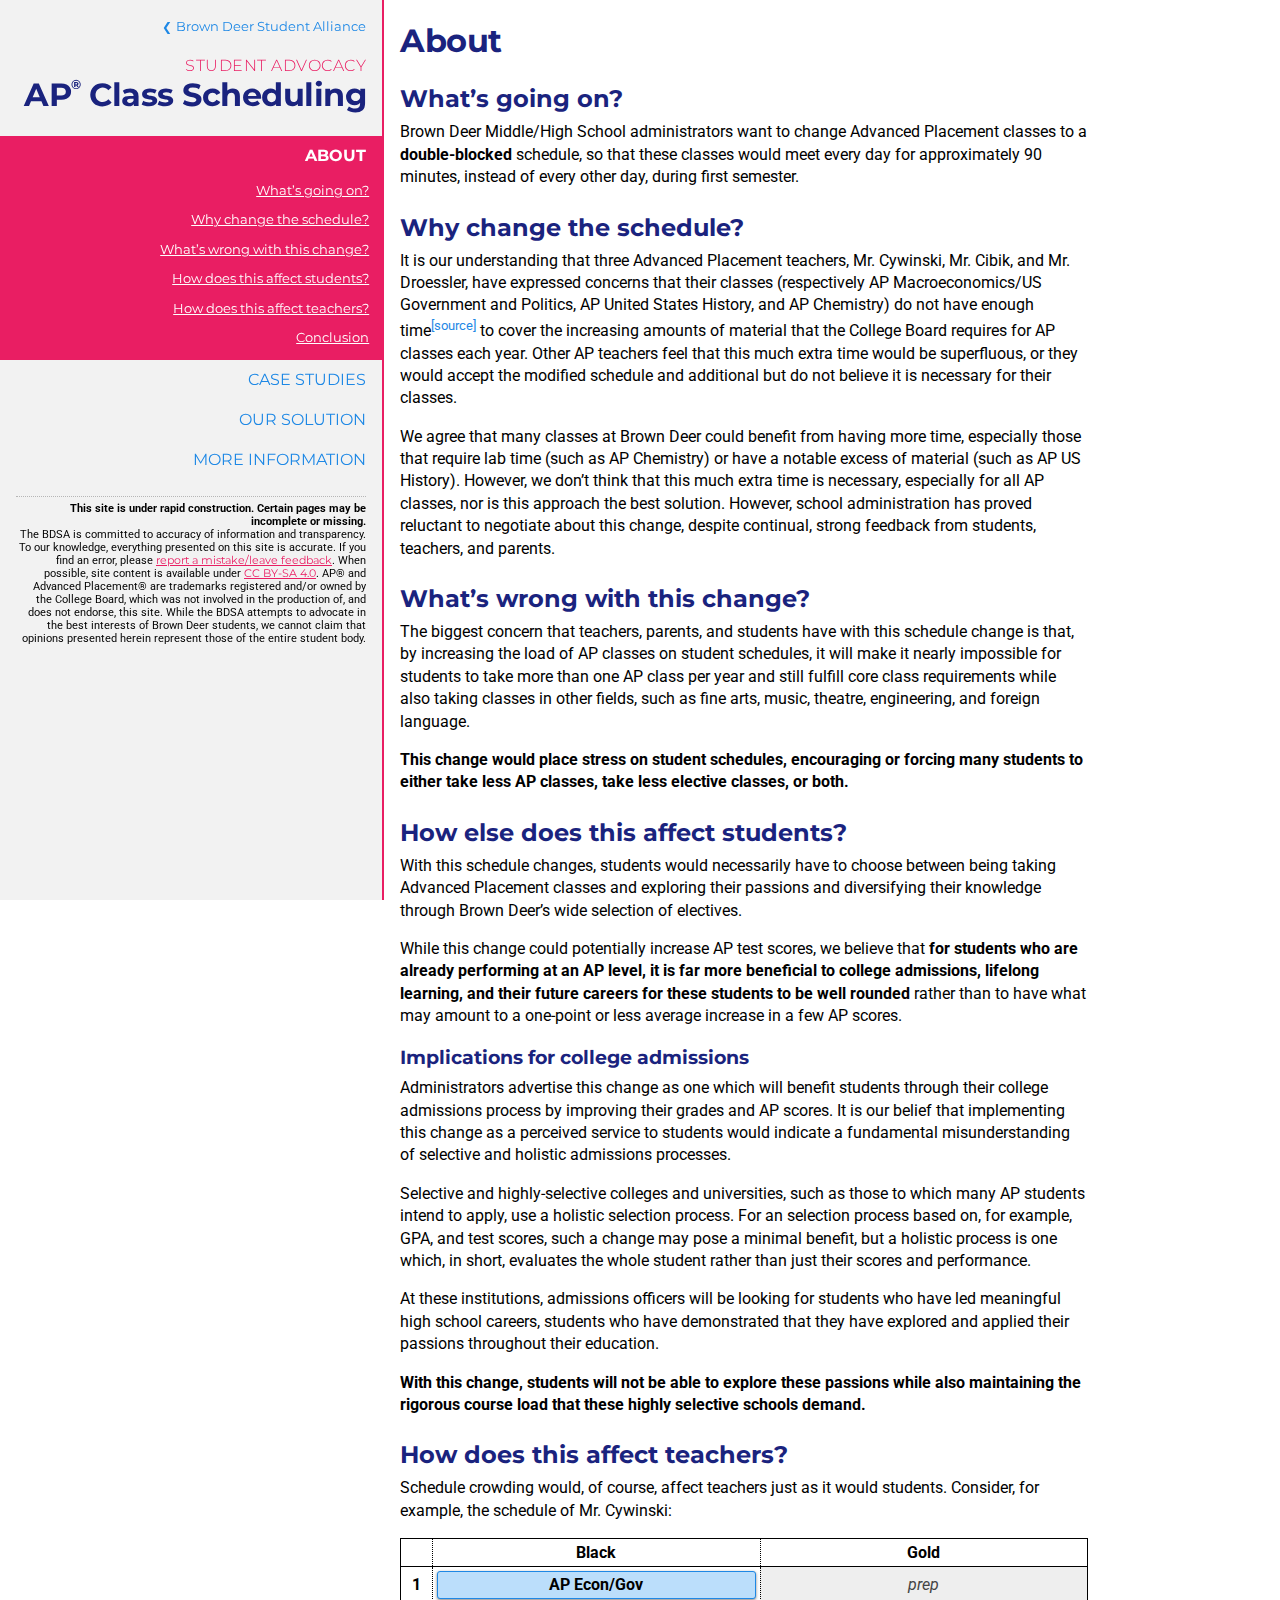
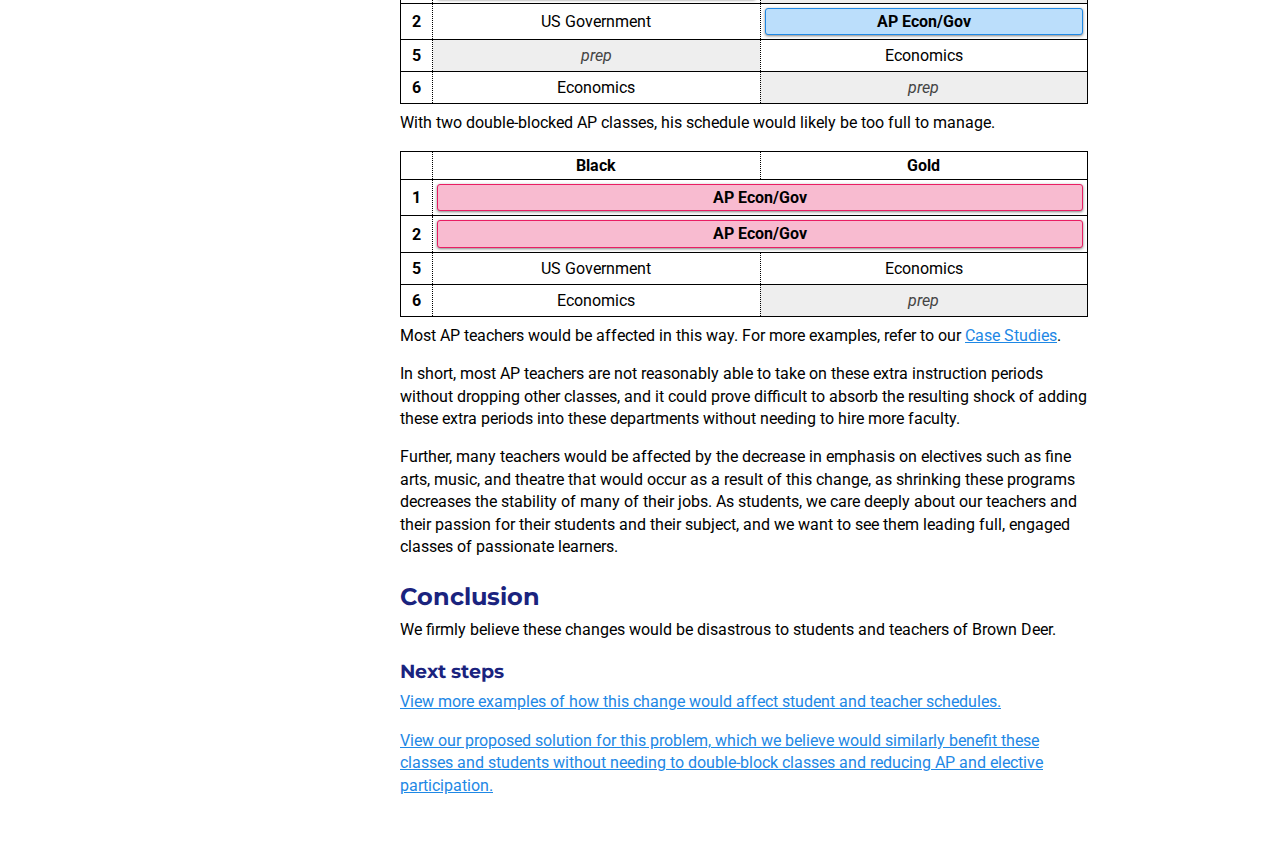
==== ap/index.html @ c2c3f7a0 "yet more schedule change, mobile and printing ++" ====
<!DOCTYPE html>
<html lang="en">
<head>
  <meta charset="UTF-8">
  <title>Student Advocacy: Double-blocked AP | BDSA</title>
  <meta name="og:url" content="http://bdstudentalliance.org/ap/">
  <meta name="og:type" content="website">
  <meta name="og:title" content="Student Advocacy: Double-blocked AP">
  <meta name="og:description" content="School administrators want to change the way Advanced Placement classes are scheduled at Brown Deer High School. We believe this change will hurt students and teachers, make scheduling more difficult, and cause programs such as theater, music, fine arts, engineering, and AP itself to suffer.">
  <link href="https://fonts.googleapis.com/css?family=Montserrat:300,400,400i,700|Roboto:400,400i,700,700i" rel="stylesheet">
  <meta name="viewport" content="width=device-width, initial-scale=1">
  <link rel="stylesheet" href="main.css">
</head>
<body>

<div id="sectionLeft">
  <div class="return"><a href="/">Brown Deer Student Alliance</a></div>
  <h1><span>Student Advocacy</span> AP<sup>&reg;</sup> Class Scheduling</h1>
  <nav>
    <ul>
      <a class="active"><li>About</li></a>
      <div class="sub">
        <a href="#intro">What’s going on?</a>
        <a href="#why">Why change the schedule?</a>
        <a href="#issues">What’s wrong with this change?</a>
        <a href="#students">How does this affect students?</a>
        <a href="#teachers">How does this affect teachers?</a>
        <a href="#conclusion">Conclusion</a>
      </div>
      <a href="/ap/examples.html"><li>Case Studies</li></a>
      <a href="/ap/solution.html"><li>Our Solution</li></a>
      <a href="/ap/faq.html"><li>More Information</li></a>
    </ul>
  </nav>

  <p class="small"><strong>This site is under rapid construction. Certain pages may be incomplete or missing.</strong><br>
  The BDSA is committed to accuracy of information and transparency. To our knowledge, everything presented on this site is accurate. If you find an error, please <a class="highlight inline" href="mailto:bdstudentalliance@gmail.com">report a mistake/leave feedback</a>. When possible, site content is available under <a rel="license" href="http://creativecommons.org/licenses/by-sa/4.0/" class="highlight inline">CC BY-SA 4.0</a>. AP® and Advanced Placement® are trademarks registered and/or owned by the College Board, which was not involved in the production of, and does not endorse, this site. While the BDSA attempts to advocate in the best interests of Brown Deer students, we cannot claim that opinions presented herein represent those of the entire student body.</p>
</div>

<div id="container">
  <h1>About</h1>

  <a id="intro"><h2>What’s going on?</h2></a>
  <p>Brown Deer Middle/High School administrators want to change Advanced Placement classes to a <strong>double-blocked</strong> schedule, so that these classes would meet every day for approximately 90 minutes, instead of every other day, during first semester.</p>

  <a id="why"><h2>Why change the schedule?</h2></a>
  <p>It is our understanding that three Advanced Placement teachers, Mr. Cywinski, Mr. Cibik, and Mr. Droessler, have expressed concerns that their classes (respectively AP Macroeconomics/US Government and Politics, AP United States History, and AP Chemistry) do not have enough time<sup><a onclick="source('/ap/source/2017-02-16-jtaylor-e78f6020.txt')">[source]</a></sup> to cover the increasing amounts of material that the College Board requires for AP classes each year. Other AP teachers feel that this much extra time would be superfluous, or they would accept the modified schedule and additional but do not believe it is necessary for their classes.</p>
  <p>We agree that many classes at Brown Deer could benefit from having more time, especially those that require lab time (such as AP Chemistry) or have a notable excess of material (such as AP US History). However, we don’t think that this much extra time is necessary, especially for all AP classes, nor is this approach the best solution. However, school administration has proved reluctant to negotiate about this change, despite continual, strong feedback from students, teachers, and parents.</p>

  <a id="issues"><h2>What’s wrong with this change?</h2></a>
  <p>The biggest concern that teachers, parents, and students have with this schedule change is that, by increasing the load of AP classes on student schedules, it will make it nearly impossible for students to take more than one AP class per year and still fulfill core class requirements while also taking classes in other fields, such as fine arts, music, theatre, engineering, and foreign language.</p>
  <p><strong>This change would place stress on student schedules, encouraging or forcing many students to either take less AP classes, take less elective classes, or both.</strong></p>

  <a id="students"><h2>How else does this affect students?</h2></a>
  <p>With this schedule changes, students would necessarily have to choose between being taking Advanced Placement classes and exploring their passions and diversifying their knowledge through Brown Deer’s wide selection of electives.</p>
  <p>While this change could potentially increase AP test scores, we believe that <strong>for students who are already performing at an AP level, it is far more beneficial to college admissions, lifelong learning, and their future careers for these students to be well rounded</strong> rather than to have what may amount to a one-point or less average increase in a few AP scores.</p>
  <h3>Implications for college admissions</h3>
  <p>Administrators advertise this change as one which will benefit students through their college admissions process by improving their grades and AP scores. It is our belief that implementing this change as a perceived service to students would indicate a fundamental misunderstanding of selective and holistic admissions processes.</p>
  <p>Selective and highly-selective colleges and universities, such as those to which many AP students intend to apply, use a holistic selection process. For an selection process based on, for example, GPA, and test scores, such a change may pose a minimal benefit, but a holistic process is one which, in short, evaluates the whole student rather than just their scores and performance.</p>
  <p>At these institutions, admissions officers will be looking for students who have led meaningful high school careers, students who have demonstrated that they have explored and applied their passions throughout their education.</p>
  <p><strong>With this change, students will not be able to explore these passions while also maintaining the rigorous course load that these highly selective schools demand.</strong></p>

  <a id="teachers"><h2>How does this affect teachers?</h2></a>
  <p>Schedule crowding would, of course, affect teachers just as it would students. Consider, for example, the schedule of Mr. Cywinski:</p>
  <table class="schedule">
    <thead><tr><td></td><th>Black</th><th>Gold</th></tr></thead>
    <tbody>
      <tr><th>1</th><td class="-ap"><div>AP Econ/Gov</div></td><td class="-prep">prep</td></tr>
      <tr><th>2</th><td>US Government</td><td class="-ap"><div>AP Econ/Gov</div></td></tr>
      <tr><th>5</th><td class="-prep">prep</td><td>Economics</td></tr>
      <tr><th>6</th><td>Economics</td><td class="-prep">prep</td></tr>
    </tbody>
  </table>
  <p>With two double-blocked AP classes, his schedule would likely be too full to manage.</p>
  <table class="schedule -includes-double-block">
    <thead><tr><td></td><th>Black</th><th>Gold</th></tr></thead>
    <tbody>
      <tr><th>1</th><td class="-ap -is-double-blocked" colspan="2"><div>AP Econ/Gov</div></td></tr>
      <tr><th>2</th><td class="-ap -is-double-blocked" colspan="2"><div>AP Econ/Gov</div></td></tr>
      <tr><th>5</th><td>US Government</td><td>Economics</td></tr>
      <tr><th>6</th><td>Economics</td><td class="-prep">prep</td></tr>
    </tbody>
  </table>
  <p>Most AP teachers would be affected in this way. For more examples, refer to our <a href="/ap/examples.html#teachers">Case Studies</a>.</p>
  <p>In short, most AP teachers are not reasonably able to take on these extra instruction periods without dropping other classes, and it could prove difficult to absorb the resulting shock of adding these extra periods into these departments without needing to hire more faculty.</p>
  <p>Further, many teachers would be affected by the decrease in emphasis on electives such as fine arts, music, and theatre that would occur as a result of this change, as shrinking these programs decreases the stability of many of their jobs. As students, we care deeply about our teachers and their passion for their students and their subject, and we want to see them leading full, engaged classes of passionate learners.</p>

  <a id="conclusion"><h2>Conclusion</h2></a>
  <p>We firmly believe these changes would be disastrous to students and teachers of Brown Deer.</p>
  <h3>Next steps</h3>
  <p><a href="/ap/examples.html">View more examples of how this change would affect student and teacher schedules.</a></p>
  <p><a href="/ap/solution.html">View our proposed solution for this problem, which we believe would similarly benefit these classes and students without needing to double-block classes and reducing AP and elective participation.</a></p>
</div>

<script>window.source=function(l){window.open(l,0,"toolbar=no,height=400,width=800")}</script>
</body>
</html>
---- ap/main.css ----
/* COLOR GUIDE
 * HIGHLIGHT #E91E63
 * LINK      #1E88E5;
 * TITLE     #1A237E;
 */

/* general styles */
*, *::before, *::after {
    box-sizing: border-box;
}

body {
  background:  white;
  font-family: "Roboto", sans-serif;
  margin: 0;
  color: black;
}
a {
  color:  #1E88E5;
}
a[onclick] {
  cursor: pointer;
}
nav, h1, h2, h3, h4,
.return, .highlight {
  font-family:  "Montserrat", sans-serif;
}
h1, h2, h3, h4 {
  color: #1A237E;
}
h1 {
  letter-spacing: -0.5px;
}
h1 sup {
  font-size: 0.4em;
  line-height: 1.5;
  vertical-align: top;
}
h1 span, .highlight {
  display: block;
  font-size: 0.5em;
  font-weight: 300;
  letter-spacing: 0.5px;
  text-transform: uppercase;
  color: #E91E63;
}
.highlight {
  letter-spacing: 0;
  font-size: 1em;
}
.small {
  font-size: 0.67em;
  font-weight: 400;
}
.highlight.inline {
  font-weight: 400;
  display: inline;
  text-transform: none;
}
h2, h3 {
  margin-top: 1em;
  margin-bottom: 0;
}
a[id] ~ p, h3 ~ p {
  margin-top: 0.5em;
}

/* bdsa link */
.return a {
  text-decoration: none;
  font-size: 0.8em;
}
.return a::before {
  content: '\276E';
  padding-right: 4px;
  font-size: 0.9em;
  display: inline-block;
  transform: translate(0);
  transition: 0.3s ease;
}
.return a:hover::before {
  transform: translate(-2px);
}

/* layout and nav styles */
#sectionLeft {
  position: fixed;
  width: 30%;
  top: 0;
  height: 100%;
  text-align: right;
  background: rgba(0,0,0,0.05);
  margin: 0;
  border: 0 solid #E91E63;
  border-width: 0 2px 0 0;
  padding: 1em;
  overflow: auto;
  cursor: default;
}
#sectionLeft p {
  /* max-width: 270px; */
  float: right;
  padding: 0.5em 0;
  margin-top: 0;
  border-top: 1px dotted rgba(0,0,0,0.25);
}
nav {
  text-transform: uppercase;
  font-weight: 400;
  line-height: 2.5;
  margin: 1em -1em;
  padding: 0;
}
nav a {
  display: block;
  text-decoration: none;
}
nav ul {
  margin: 0;
  padding: 0;
}
nav li {
  list-style: none;
  padding: 0 1em;
}
nav .active {
  background: #E91E63;
  color: white;
  font-weight: 700;
}
.sub a {
  text-transform: none;
  background: #E91E63;
  line-height: 1.5;
  padding: 0.4em 1em;
  color: white;
  text-decoration: underline;
  font-size: 0.8em;
}
.sub a:last-child {
  padding-bottom: 1em;
}

#container {
  padding-left: calc(30% + 1em);
  padding-right: 1em;
  max-width: calc(30% + 720px);
  padding-bottom: 2em;
}
#container > p {
  line-height: 1.4;
}

/* mobile/small screen layout, starting point for print */
@media screen and (max-width: 720px), print {
  #sectionLeft {
    position: static;
    width: 100%;
    text-align: center;
    background: rgba(0,0,0,0.05);
    margin: 0;
    border-width: 0 0 2px 0;
    padding: 1em;
    overflow: auto;
    cursor: default;
  }
  nav :not(.sub) > a {
    display: inline-block;
  }
  nav .active {
    display: block;
    width: 100%;
  }
  #container {
    padding: 0 1em 2em 1em;
    font-size: 0.85em;
  }
  #sectionLeft p {
    max-width: none;
  }
}
@media print {
  /* hide navigation, "back" link, source links */
  nav, .return, #container sup a {
    display: none;
  }
  #container sup {
    /* don't change line height for real <sup>s */
    vertical-align: text-top;
    font-size: 0.5em;
  }
  #sectionLeft {
    text-align: left;
  }
  #container {
    font-size: 1em;
  }
}

/* tables and schedules */
table {
  border-collapse: collapse;
  min-width: 100%;
  overflow: auto;
  border: 1px solid black;
}
td, th {
  padding: 4px;
  border: 1px solid black;
  border-style: solid dotted;
}
.schedule {
  table-layout: fixed;
  width: 100%;
}
.schedule thead td {
  width: 2em;
}
.schedule thead th {
  width: calc(50% - 2em);
}
.schedule th:first-child {
  height: 2em;
}
.schedule td, .schedule th {
  text-align: center;
}
.schedule .-prep {
  background: #eee;
  color:  #444;
  font-style: italic;
}
.schedule .-ap div {
  background-color: #BBDEFB;
  font-weight: 700;
  border-radius: 3px;
  border: 1px solid #1E88E5;
  line-height: 1.6;
  box-shadow: 0 1px 3px rgba(0,0,0,0.5);
}
.schedule .-ap.-is-double-blocked div {
  background-color: #F8BBD0;
  border: 1px solid #E91E63;
}
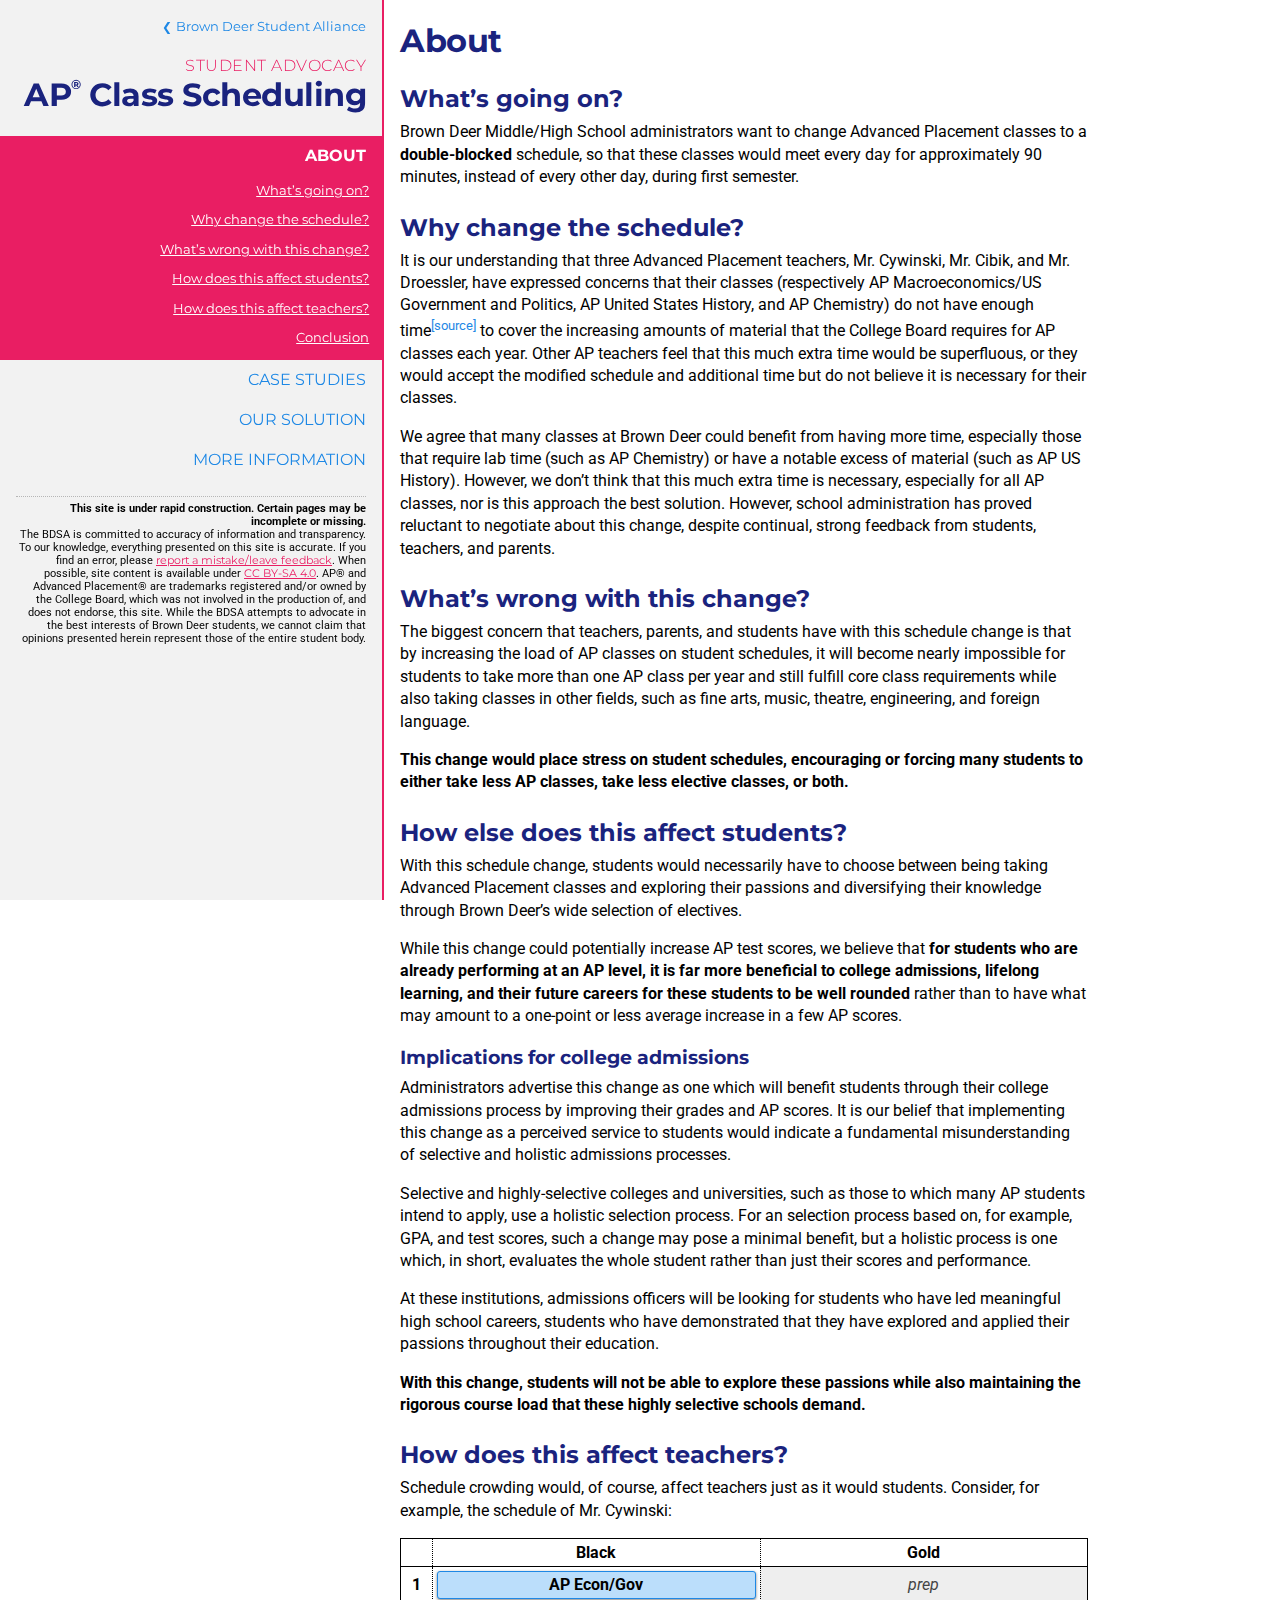
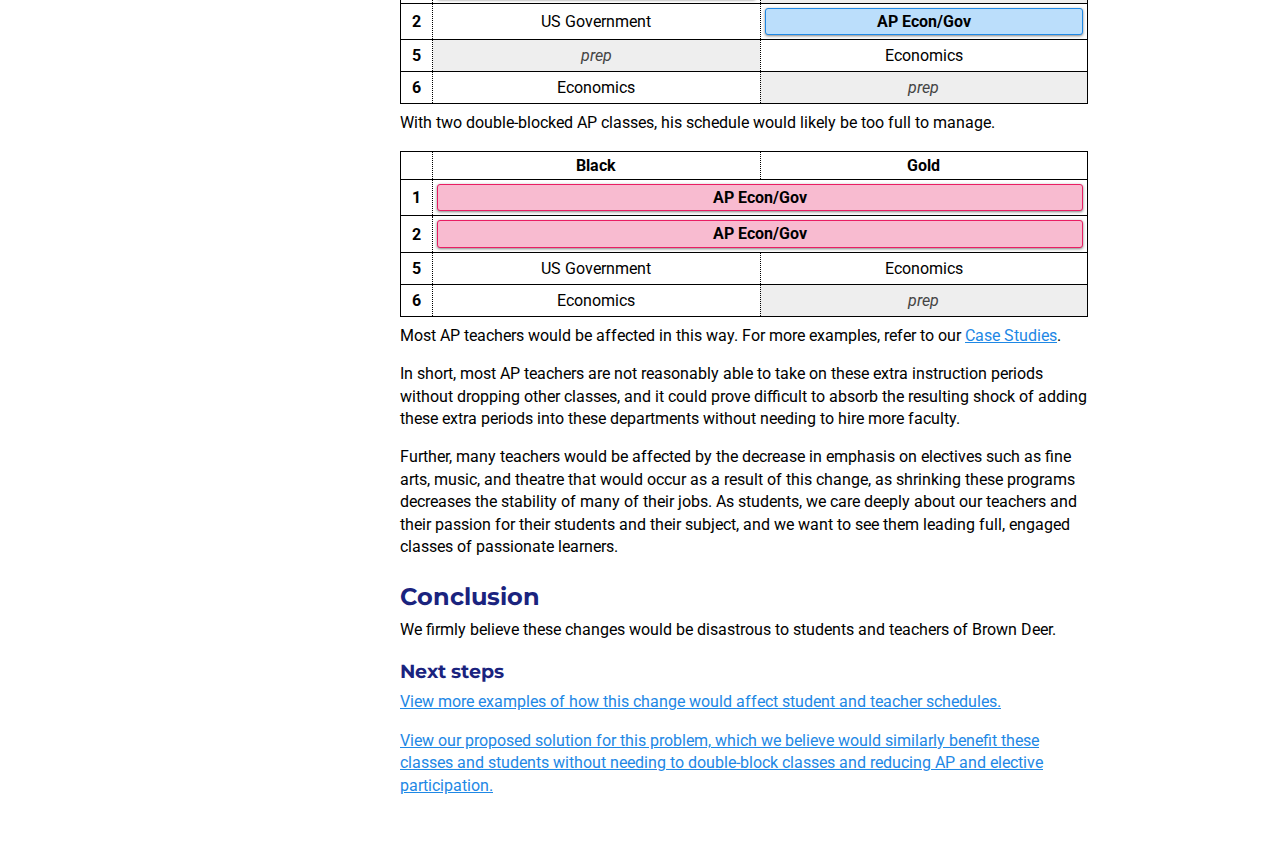
==== commit a81cd6cf: "Update index.html" ====
--- a/ap/index.html
+++ b/ap/index.html
@@ -44,15 +44,15 @@
   <p>Brown Deer Middle/High School administrators want to change Advanced Placement classes to a <strong>double-blocked</strong> schedule, so that these classes would meet every day for approximately 90 minutes, instead of every other day, during first semester.</p>
 
   <a id="why"><h2>Why change the schedule?</h2></a>
-  <p>It is our understanding that three Advanced Placement teachers, Mr. Cywinski, Mr. Cibik, and Mr. Droessler, have expressed concerns that their classes (respectively AP Macroeconomics/US Government and Politics, AP United States History, and AP Chemistry) do not have enough time<sup><a onclick="source('/ap/source/2017-02-16-jtaylor-e78f6020.txt')">[source]</a></sup> to cover the increasing amounts of material that the College Board requires for AP classes each year. Other AP teachers feel that this much extra time would be superfluous, or they would accept the modified schedule and additional but do not believe it is necessary for their classes.</p>
+  <p>It is our understanding that three Advanced Placement teachers, Mr. Cywinski, Mr. Cibik, and Mr. Droessler, have expressed concerns that their classes (respectively AP Macroeconomics/US Government and Politics, AP United States History, and AP Chemistry) do not have enough time<sup><a onclick="source('/ap/source/2017-02-16-jtaylor-e78f6020.txt')">[source]</a></sup> to cover the increasing amounts of material that the College Board requires for AP classes each year. Other AP teachers feel that this much extra time would be superfluous, or they would accept the modified schedule and additional time but do not believe it is necessary for their classes.</p>
   <p>We agree that many classes at Brown Deer could benefit from having more time, especially those that require lab time (such as AP Chemistry) or have a notable excess of material (such as AP US History). However, we don’t think that this much extra time is necessary, especially for all AP classes, nor is this approach the best solution. However, school administration has proved reluctant to negotiate about this change, despite continual, strong feedback from students, teachers, and parents.</p>
 
   <a id="issues"><h2>What’s wrong with this change?</h2></a>
-  <p>The biggest concern that teachers, parents, and students have with this schedule change is that, by increasing the load of AP classes on student schedules, it will make it nearly impossible for students to take more than one AP class per year and still fulfill core class requirements while also taking classes in other fields, such as fine arts, music, theatre, engineering, and foreign language.</p>
+  <p>The biggest concern that teachers, parents, and students have with this schedule change is that by increasing the load of AP classes on student schedules, it will become nearly impossible for students to take more than one AP class per year and still fulfill core class requirements while also taking classes in other fields, such as fine arts, music, theatre, engineering, and foreign language.</p>
   <p><strong>This change would place stress on student schedules, encouraging or forcing many students to either take less AP classes, take less elective classes, or both.</strong></p>
 
   <a id="students"><h2>How else does this affect students?</h2></a>
-  <p>With this schedule changes, students would necessarily have to choose between being taking Advanced Placement classes and exploring their passions and diversifying their knowledge through Brown Deer’s wide selection of electives.</p>
+  <p>With this schedule change, students would necessarily have to choose between being taking Advanced Placement classes and exploring their passions and diversifying their knowledge through Brown Deer’s wide selection of electives.</p>
   <p>While this change could potentially increase AP test scores, we believe that <strong>for students who are already performing at an AP level, it is far more beneficial to college admissions, lifelong learning, and their future careers for these students to be well rounded</strong> rather than to have what may amount to a one-point or less average increase in a few AP scores.</p>
   <h3>Implications for college admissions</h3>
   <p>Administrators advertise this change as one which will benefit students through their college admissions process by improving their grades and AP scores. It is our belief that implementing this change as a perceived service to students would indicate a fundamental misunderstanding of selective and holistic admissions processes.</p>
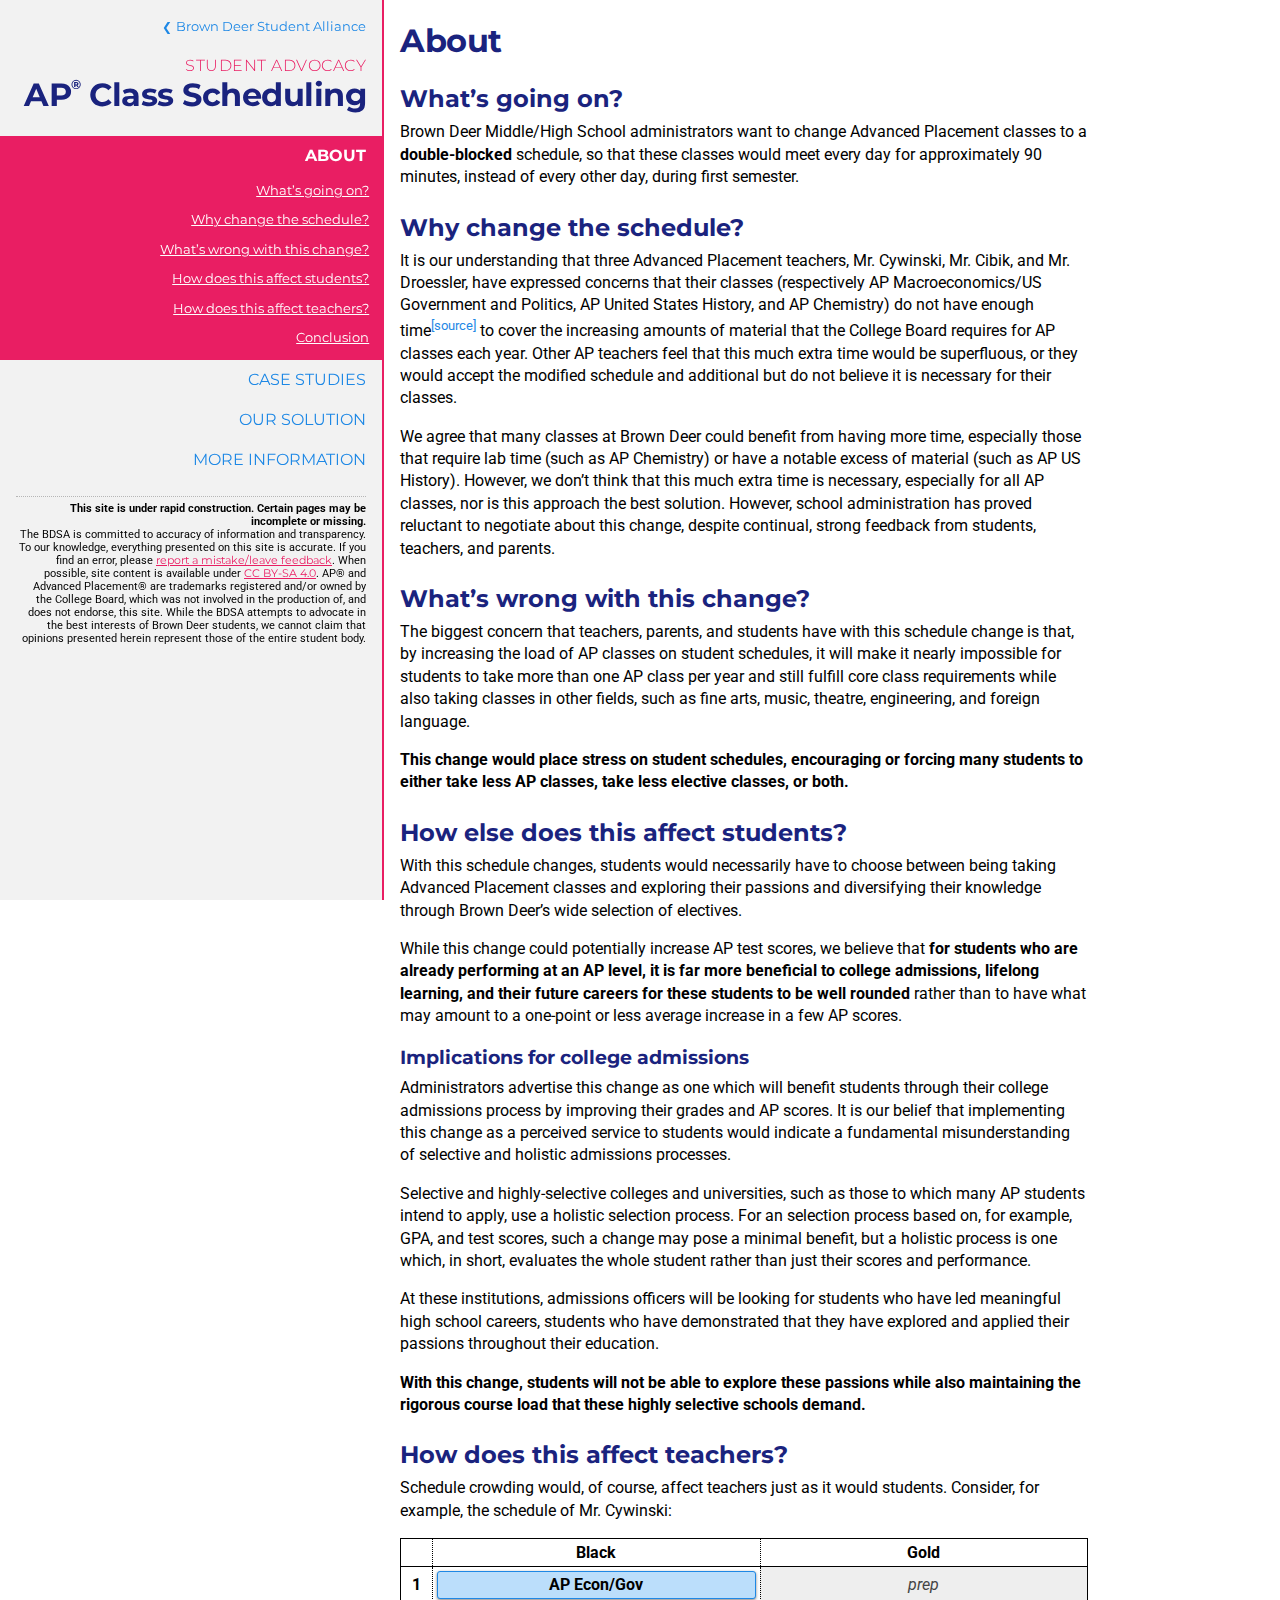
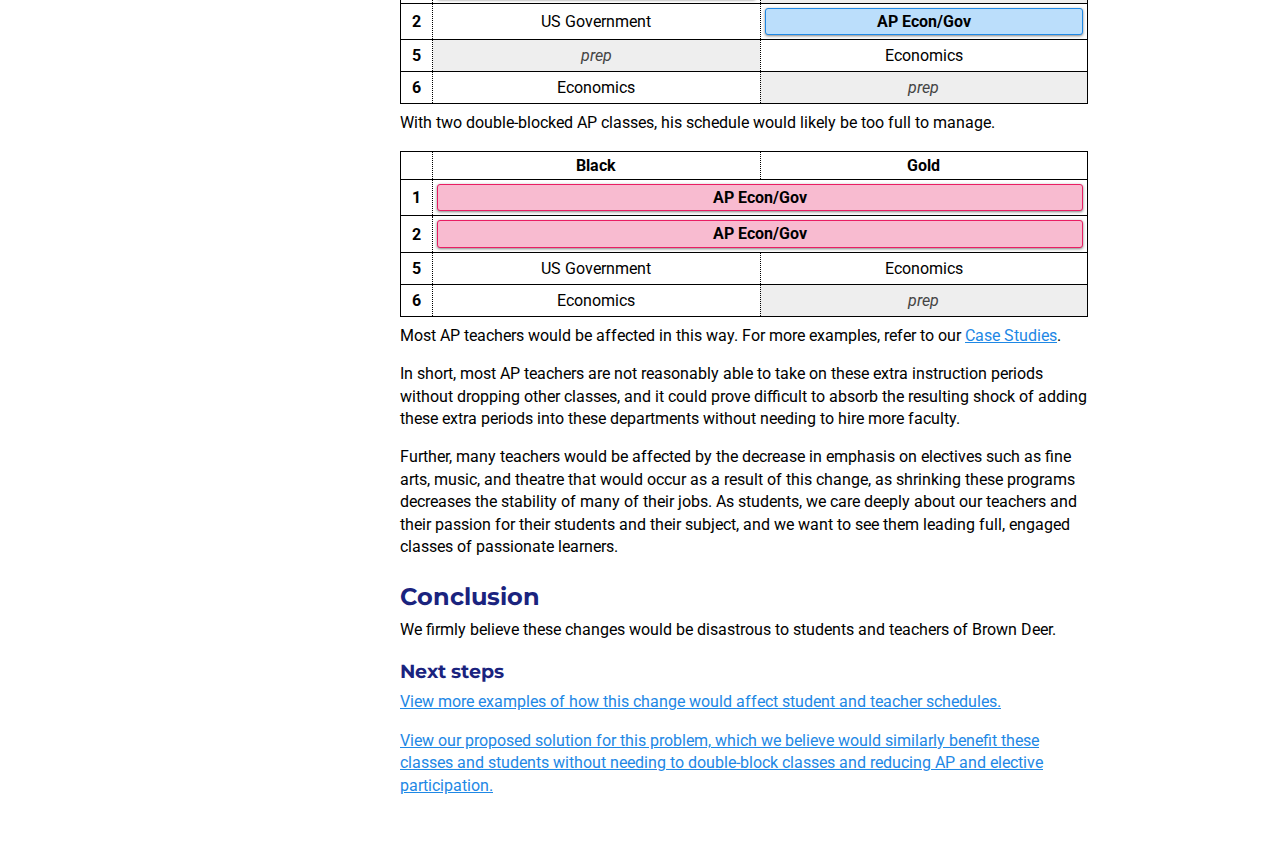
==== commit 62ab0845: "Add examples page" ====
--- a/ap/index.html
+++ b/ap/index.html
@@ -44,15 +44,15 @@
   <p>Brown Deer Middle/High School administrators want to change Advanced Placement classes to a <strong>double-blocked</strong> schedule, so that these classes would meet every day for approximately 90 minutes, instead of every other day, during first semester.</p>
 
   <a id="why"><h2>Why change the schedule?</h2></a>
-  <p>It is our understanding that three Advanced Placement teachers, Mr. Cywinski, Mr. Cibik, and Mr. Droessler, have expressed concerns that their classes (respectively AP Macroeconomics/US Government and Politics, AP United States History, and AP Chemistry) do not have enough time<sup><a onclick="source('/ap/source/2017-02-16-jtaylor-e78f6020.txt')">[source]</a></sup> to cover the increasing amounts of material that the College Board requires for AP classes each year. Other AP teachers feel that this much extra time would be superfluous, or they would accept the modified schedule and additional time but do not believe it is necessary for their classes.</p>
+  <p>It is our understanding that three Advanced Placement teachers, Mr. Cywinski, Mr. Cibik, and Mr. Droessler, have expressed concerns that their classes (respectively AP Macroeconomics/US Government and Politics, AP United States History, and AP Chemistry) do not have enough time<sup><a onclick="source('/ap/source/2017-02-16-jtaylor-e78f6020.txt')">[source]</a></sup> to cover the increasing amounts of material that the College Board requires for AP classes each year. Other AP teachers feel that this much extra time would be superfluous, or they would accept the modified schedule and additional but do not believe it is necessary for their classes.</p>
   <p>We agree that many classes at Brown Deer could benefit from having more time, especially those that require lab time (such as AP Chemistry) or have a notable excess of material (such as AP US History). However, we don’t think that this much extra time is necessary, especially for all AP classes, nor is this approach the best solution. However, school administration has proved reluctant to negotiate about this change, despite continual, strong feedback from students, teachers, and parents.</p>
 
   <a id="issues"><h2>What’s wrong with this change?</h2></a>
-  <p>The biggest concern that teachers, parents, and students have with this schedule change is that by increasing the load of AP classes on student schedules, it will become nearly impossible for students to take more than one AP class per year and still fulfill core class requirements while also taking classes in other fields, such as fine arts, music, theatre, engineering, and foreign language.</p>
+  <p>The biggest concern that teachers, parents, and students have with this schedule change is that, by increasing the load of AP classes on student schedules, it will make it nearly impossible for students to take more than one AP class per year and still fulfill core class requirements while also taking classes in other fields, such as fine arts, music, theatre, engineering, and foreign language.</p>
   <p><strong>This change would place stress on student schedules, encouraging or forcing many students to either take less AP classes, take less elective classes, or both.</strong></p>
 
   <a id="students"><h2>How else does this affect students?</h2></a>
-  <p>With this schedule change, students would necessarily have to choose between being taking Advanced Placement classes and exploring their passions and diversifying their knowledge through Brown Deer’s wide selection of electives.</p>
+  <p>With this schedule changes, students would necessarily have to choose between being taking Advanced Placement classes and exploring their passions and diversifying their knowledge through Brown Deer’s wide selection of electives.</p>
   <p>While this change could potentially increase AP test scores, we believe that <strong>for students who are already performing at an AP level, it is far more beneficial to college admissions, lifelong learning, and their future careers for these students to be well rounded</strong> rather than to have what may amount to a one-point or less average increase in a few AP scores.</p>
   <h3>Implications for college admissions</h3>
   <p>Administrators advertise this change as one which will benefit students through their college admissions process by improving their grades and AP scores. It is our belief that implementing this change as a perceived service to students would indicate a fundamental misunderstanding of selective and holistic admissions processes.</p>
@@ -72,7 +72,7 @@
     </tbody>
   </table>
   <p>With two double-blocked AP classes, his schedule would likely be too full to manage.</p>
-  <table class="schedule -includes-double-block">
+  <table class="schedule">
     <thead><tr><td></td><th>Black</th><th>Gold</th></tr></thead>
     <tbody>
       <tr><th>1</th><td class="-ap -is-double-blocked" colspan="2"><div>AP Econ/Gov</div></td></tr>
--- a/ap/main.css
+++ b/ap/main.css
@@ -104,6 +104,12 @@
   margin-top: 0;
   border-top: 1px dotted rgba(0,0,0,0.25);
 }
+blockquote {
+  background: #ddd;
+  margin: 1em 0;
+  padding: 1em;
+  line-height: 1.4;
+}
 nav {
   text-transform: uppercase;
   font-weight: 400;
@@ -203,6 +209,7 @@
   min-width: 100%;
   overflow: auto;
   border: 1px solid black;
+  margin-top: 0.5em;
 }
 td, th {
   padding: 4px;
@@ -238,7 +245,10 @@
   line-height: 1.6;
   box-shadow: 0 1px 3px rgba(0,0,0,0.5);
 }
+.schedule .-ap div ~ div {
+  margin-top: 4px;
+}
 .schedule .-ap.-is-double-blocked div {
   background-color: #F8BBD0;
   border: 1px solid #E91E63;
-}
+}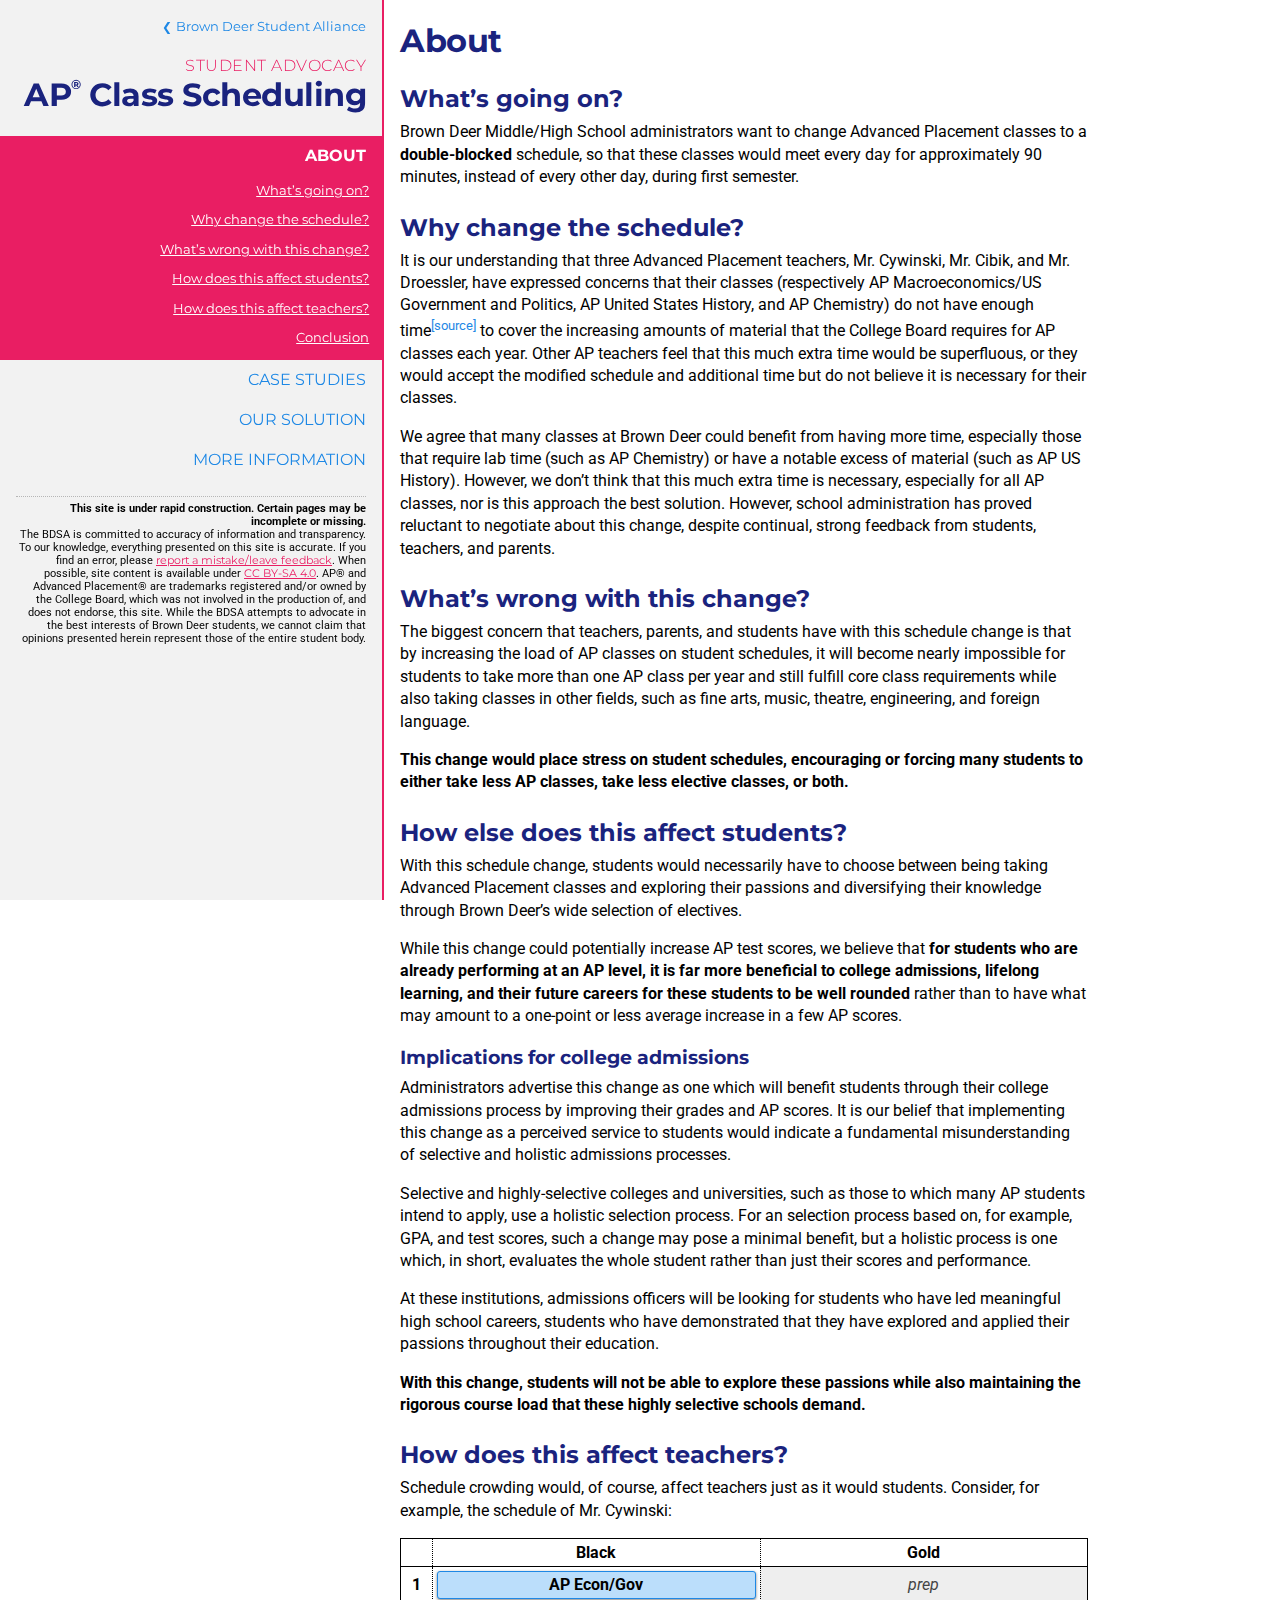
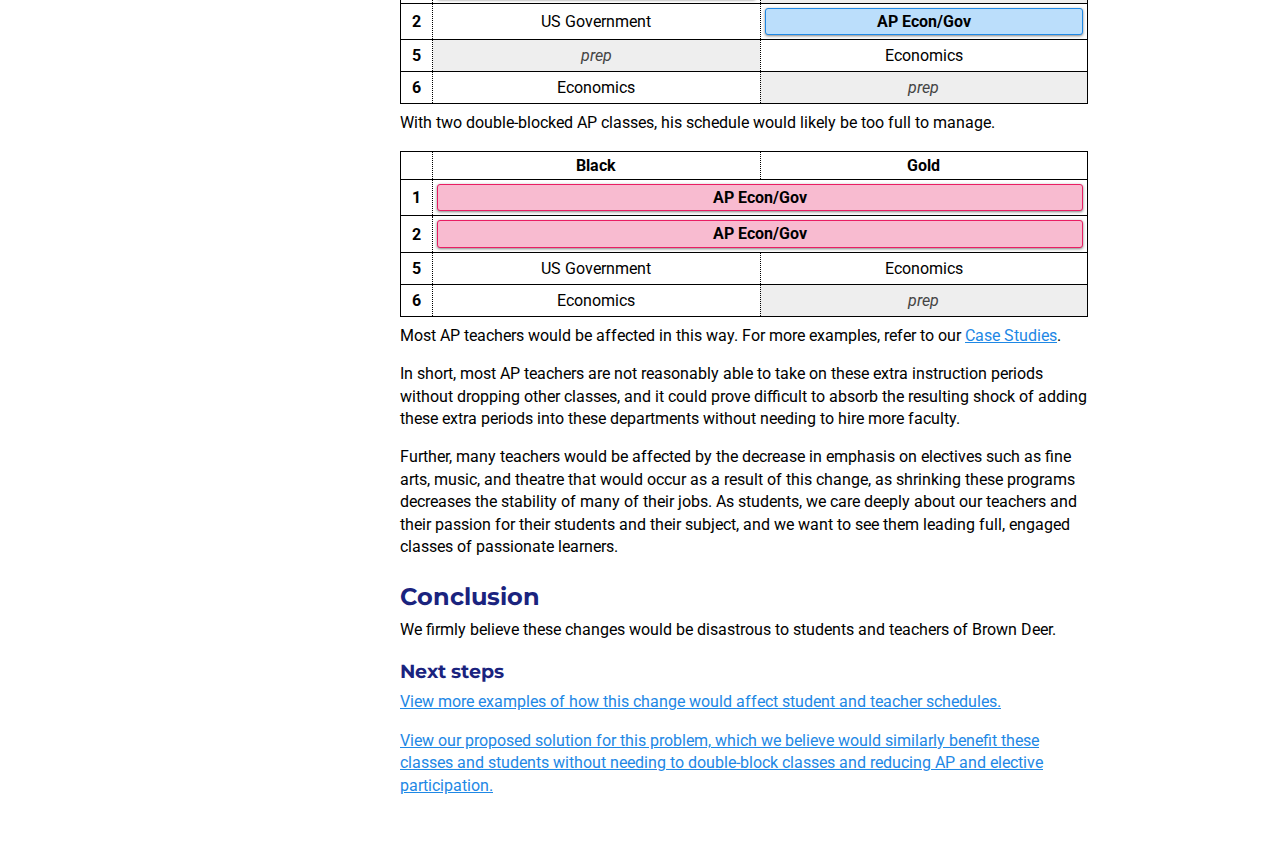
==== commit 559846f5: "Merge branch 'master' of https://github.com/bdstudentalliance/bdstudentalliance.github.io" ====
--- a/ap/index.html
+++ b/ap/index.html
@@ -44,15 +44,15 @@
   <p>Brown Deer Middle/High School administrators want to change Advanced Placement classes to a <strong>double-blocked</strong> schedule, so that these classes would meet every day for approximately 90 minutes, instead of every other day, during first semester.</p>
 
   <a id="why"><h2>Why change the schedule?</h2></a>
-  <p>It is our understanding that three Advanced Placement teachers, Mr. Cywinski, Mr. Cibik, and Mr. Droessler, have expressed concerns that their classes (respectively AP Macroeconomics/US Government and Politics, AP United States History, and AP Chemistry) do not have enough time<sup><a onclick="source('/ap/source/2017-02-16-jtaylor-e78f6020.txt')">[source]</a></sup> to cover the increasing amounts of material that the College Board requires for AP classes each year. Other AP teachers feel that this much extra time would be superfluous, or they would accept the modified schedule and additional but do not believe it is necessary for their classes.</p>
+  <p>It is our understanding that three Advanced Placement teachers, Mr. Cywinski, Mr. Cibik, and Mr. Droessler, have expressed concerns that their classes (respectively AP Macroeconomics/US Government and Politics, AP United States History, and AP Chemistry) do not have enough time<sup><a onclick="source('/ap/source/2017-02-16-jtaylor-e78f6020.txt')">[source]</a></sup> to cover the increasing amounts of material that the College Board requires for AP classes each year. Other AP teachers feel that this much extra time would be superfluous, or they would accept the modified schedule and additional time but do not believe it is necessary for their classes.</p>
   <p>We agree that many classes at Brown Deer could benefit from having more time, especially those that require lab time (such as AP Chemistry) or have a notable excess of material (such as AP US History). However, we don’t think that this much extra time is necessary, especially for all AP classes, nor is this approach the best solution. However, school administration has proved reluctant to negotiate about this change, despite continual, strong feedback from students, teachers, and parents.</p>
 
   <a id="issues"><h2>What’s wrong with this change?</h2></a>
-  <p>The biggest concern that teachers, parents, and students have with this schedule change is that, by increasing the load of AP classes on student schedules, it will make it nearly impossible for students to take more than one AP class per year and still fulfill core class requirements while also taking classes in other fields, such as fine arts, music, theatre, engineering, and foreign language.</p>
+  <p>The biggest concern that teachers, parents, and students have with this schedule change is that by increasing the load of AP classes on student schedules, it will become nearly impossible for students to take more than one AP class per year and still fulfill core class requirements while also taking classes in other fields, such as fine arts, music, theatre, engineering, and foreign language.</p>
   <p><strong>This change would place stress on student schedules, encouraging or forcing many students to either take less AP classes, take less elective classes, or both.</strong></p>
 
   <a id="students"><h2>How else does this affect students?</h2></a>
-  <p>With this schedule changes, students would necessarily have to choose between being taking Advanced Placement classes and exploring their passions and diversifying their knowledge through Brown Deer’s wide selection of electives.</p>
+  <p>With this schedule change, students would necessarily have to choose between being taking Advanced Placement classes and exploring their passions and diversifying their knowledge through Brown Deer’s wide selection of electives.</p>
   <p>While this change could potentially increase AP test scores, we believe that <strong>for students who are already performing at an AP level, it is far more beneficial to college admissions, lifelong learning, and their future careers for these students to be well rounded</strong> rather than to have what may amount to a one-point or less average increase in a few AP scores.</p>
   <h3>Implications for college admissions</h3>
   <p>Administrators advertise this change as one which will benefit students through their college admissions process by improving their grades and AP scores. It is our belief that implementing this change as a perceived service to students would indicate a fundamental misunderstanding of selective and holistic admissions processes.</p>
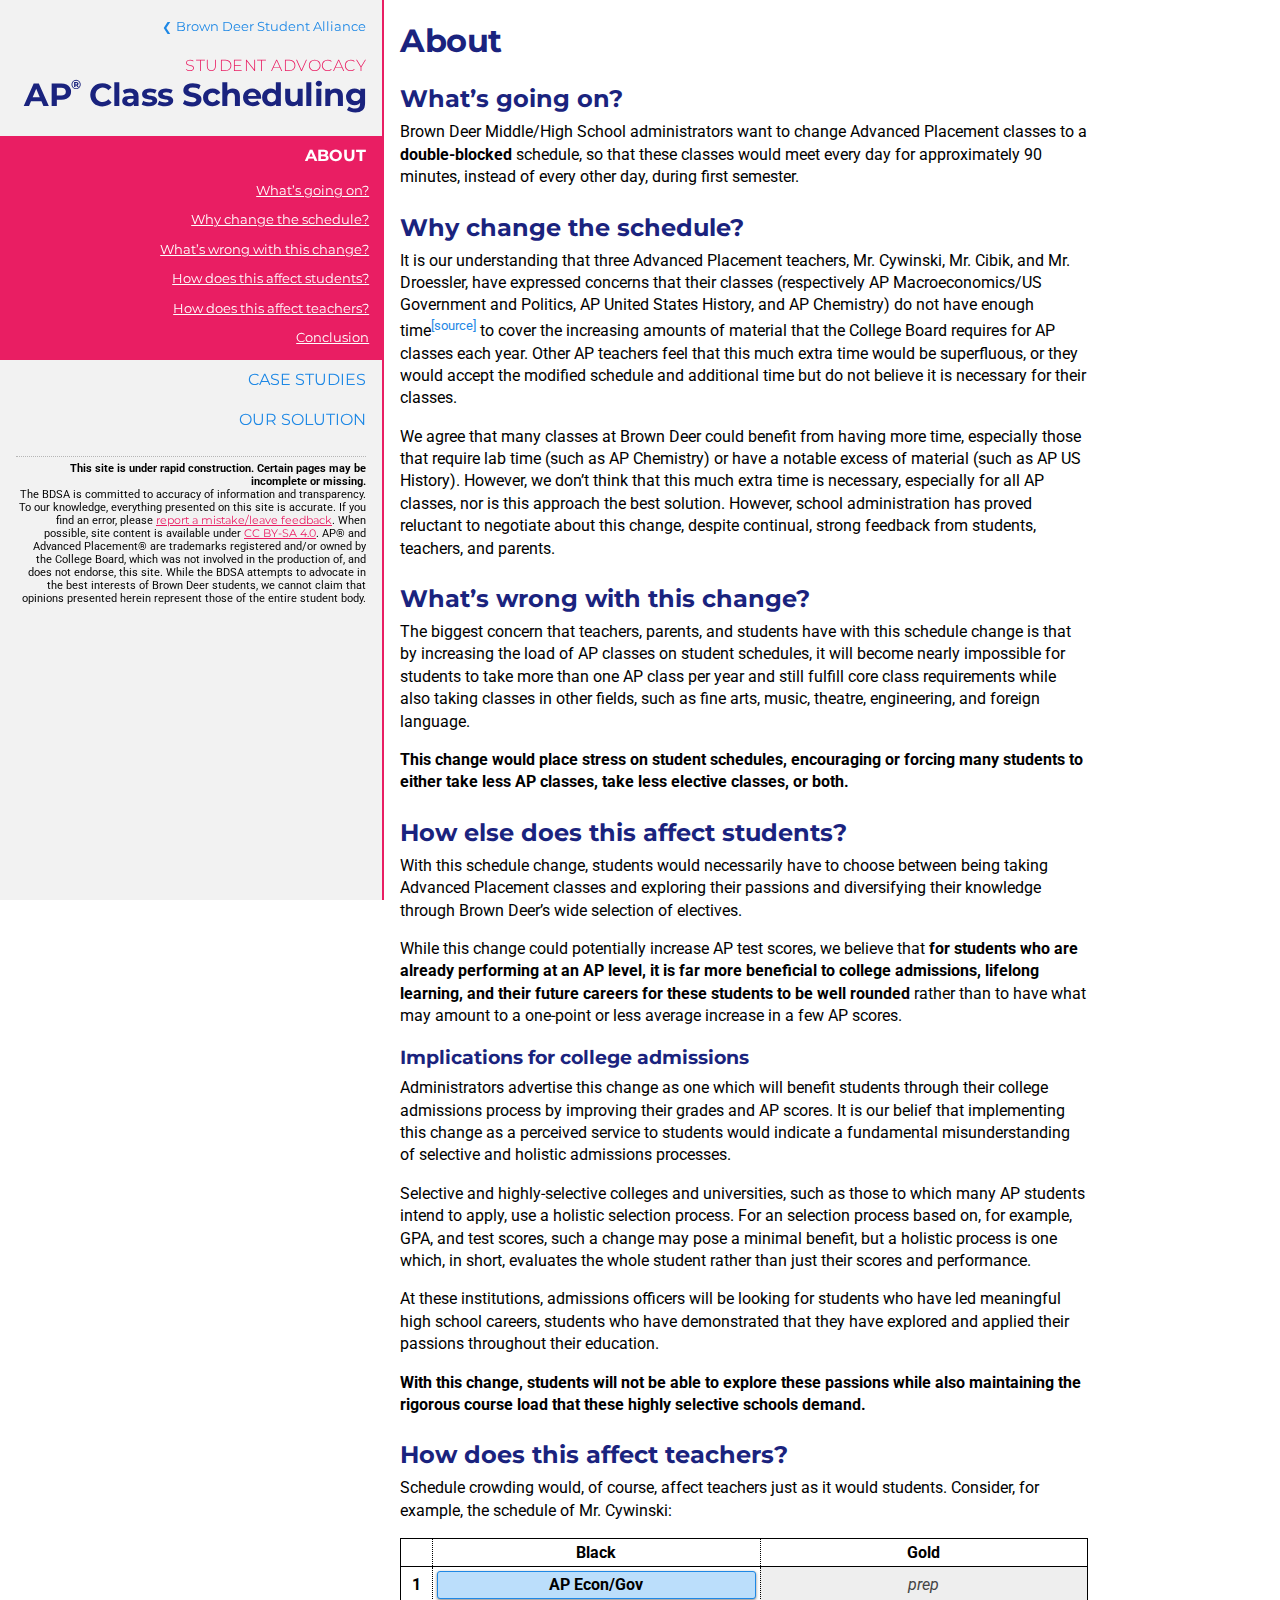
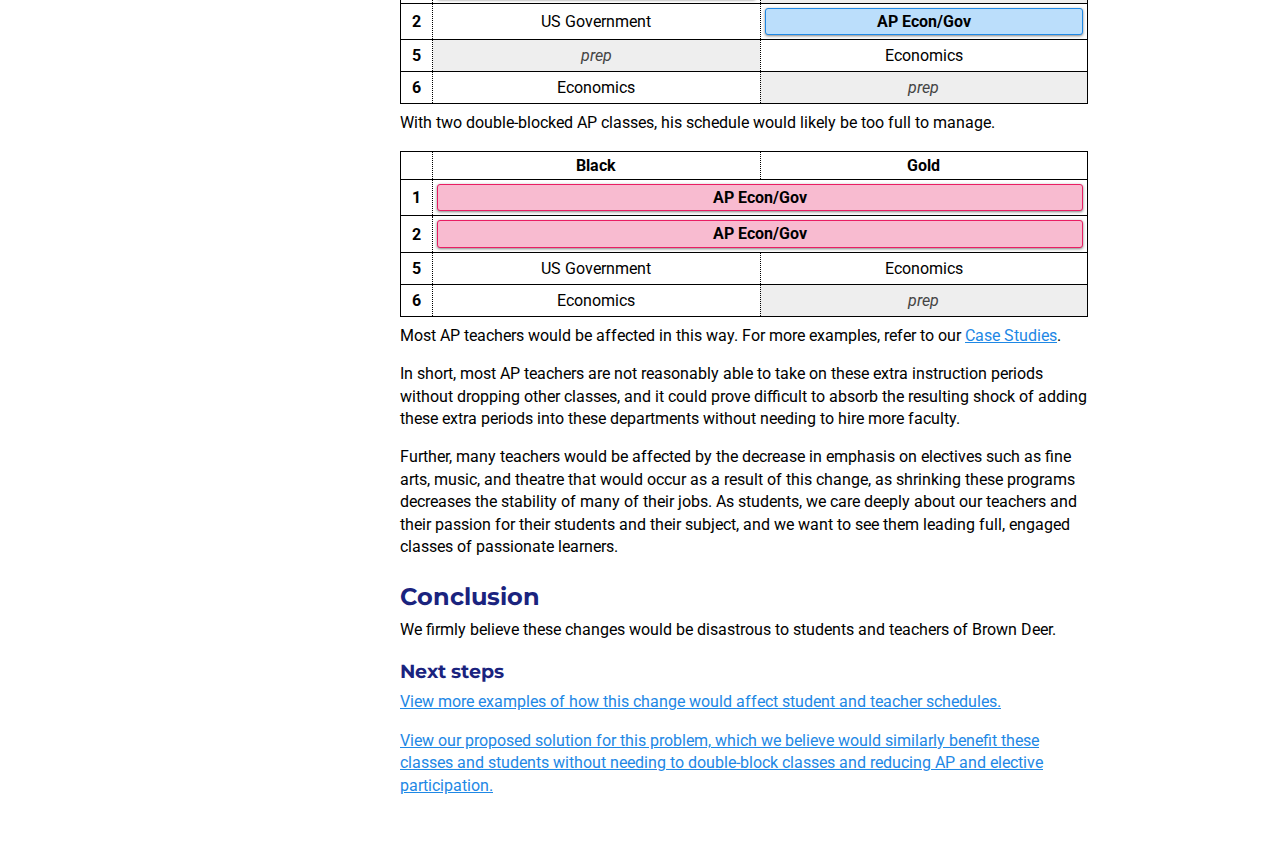
==== commit e09e7101: "remove faq, for now at least" ====
--- a/ap/index.html
+++ b/ap/index.html
@@ -29,7 +29,6 @@
       </div>
       <a href="/ap/examples.html"><li>Case Studies</li></a>
       <a href="/ap/solution.html"><li>Our Solution</li></a>
-      <a href="/ap/faq.html"><li>More Information</li></a>
     </ul>
   </nav>
 
@@ -92,6 +91,13 @@
   <p><a href="/ap/solution.html">View our proposed solution for this problem, which we believe would similarly benefit these classes and students without needing to double-block classes and reducing AP and elective participation.</a></p>
 </div>
 
-<script>window.source=function(l){window.open(l,0,"toolbar=no,height=400,width=800")}</script>
+<script>window.source=function(l){window.open(l,0,"toolbar=no,height=400,width=800")};
+(function(i,s,o,g,r,a,m){i['GoogleAnalyticsObject']=r;i[r]=i[r]||function(){
+(i[r].q=i[r].q||[]).push(arguments)},i[r].l=1*new Date();a=s.createElement(o),
+m=s.getElementsByTagName(o)[0];a.async=1;a.src=g;m.parentNode.insertBefore(a,m)
+})(window,document,'script','https://www.google-analytics.com/analytics.js','ga');
+
+ga('create', 'UA-92804118-1', 'auto');
+ga('send', 'pageview');</script>
 </body>
 </html>
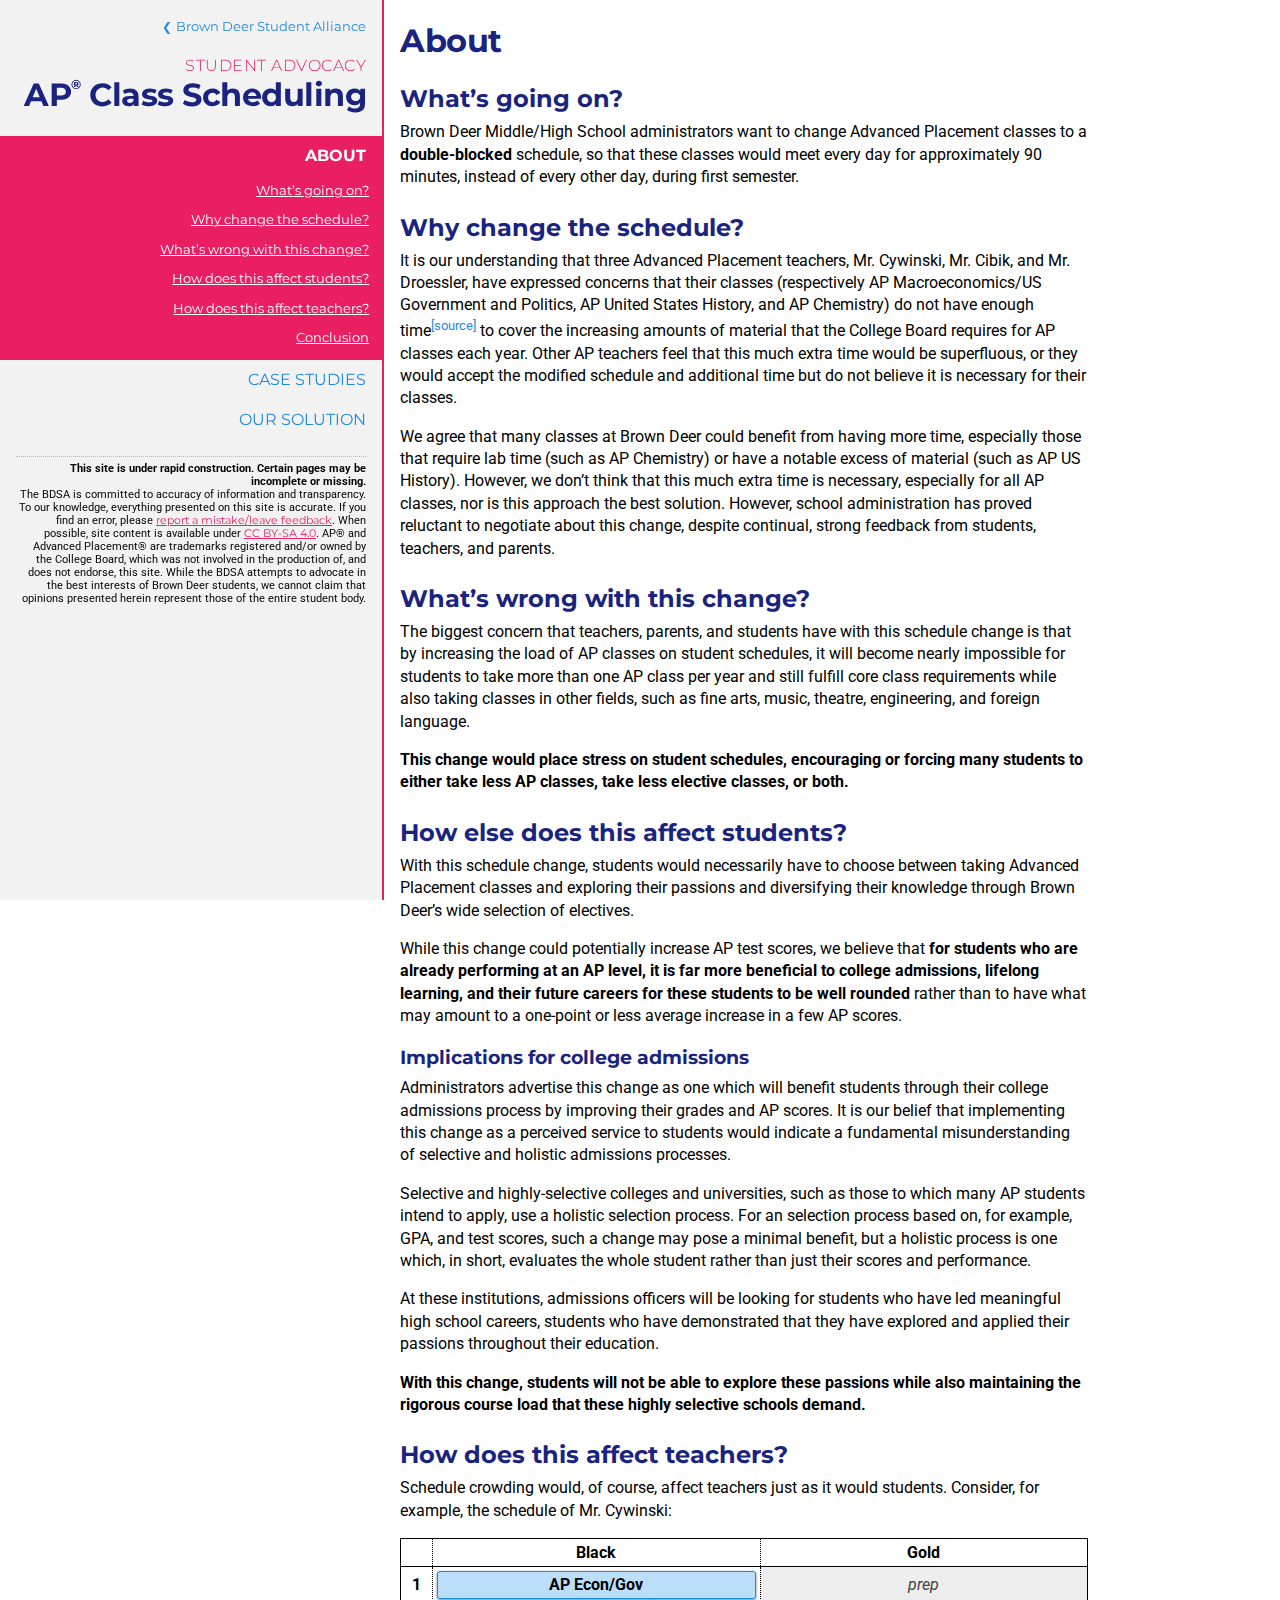
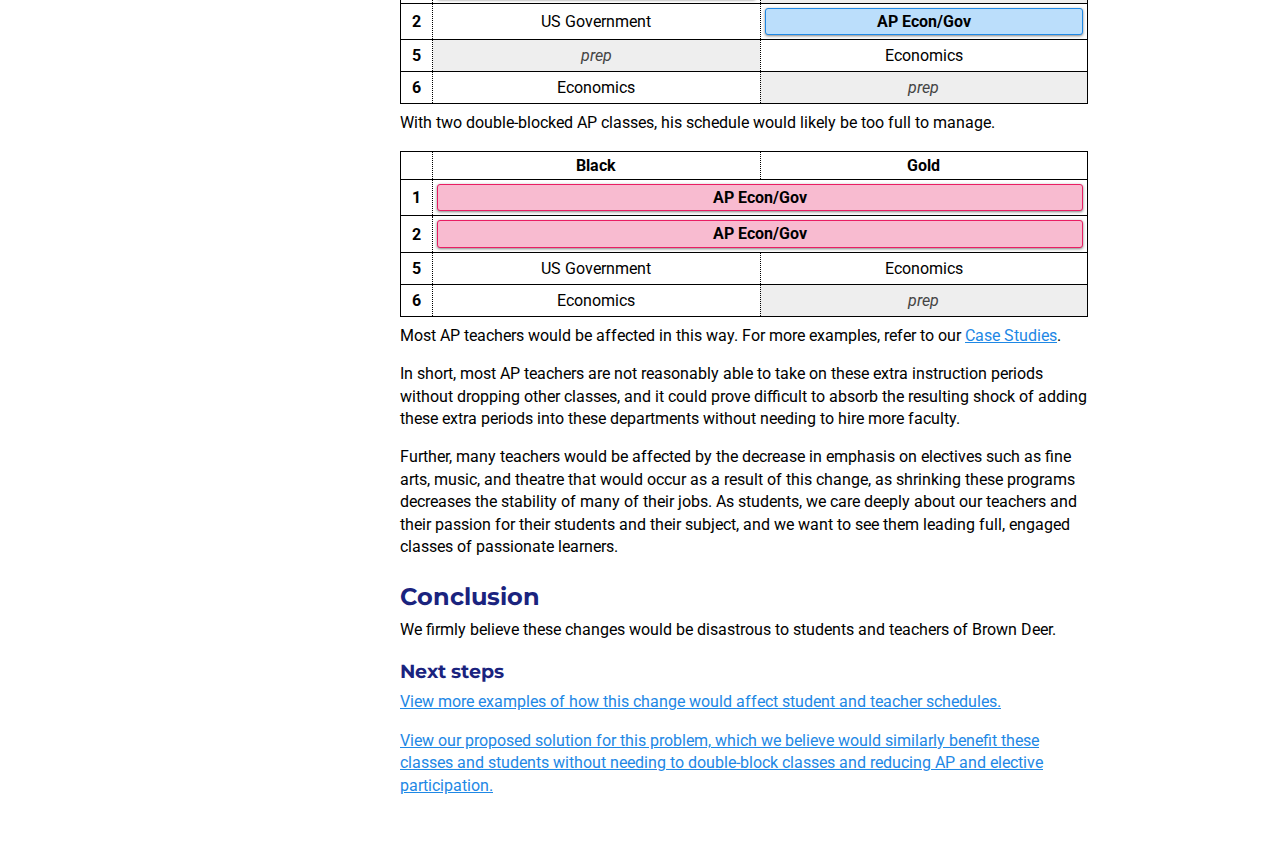
==== commit 15183717: "Update index.html" ====
--- a/ap/index.html
+++ b/ap/index.html
@@ -51,7 +51,7 @@
   <p><strong>This change would place stress on student schedules, encouraging or forcing many students to either take less AP classes, take less elective classes, or both.</strong></p>
 
   <a id="students"><h2>How else does this affect students?</h2></a>
-  <p>With this schedule change, students would necessarily have to choose between being taking Advanced Placement classes and exploring their passions and diversifying their knowledge through Brown Deer’s wide selection of electives.</p>
+  <p>With this schedule change, students would necessarily have to choose between taking Advanced Placement classes and exploring their passions and diversifying their knowledge through Brown Deer’s wide selection of electives.</p>
   <p>While this change could potentially increase AP test scores, we believe that <strong>for students who are already performing at an AP level, it is far more beneficial to college admissions, lifelong learning, and their future careers for these students to be well rounded</strong> rather than to have what may amount to a one-point or less average increase in a few AP scores.</p>
   <h3>Implications for college admissions</h3>
   <p>Administrators advertise this change as one which will benefit students through their college admissions process by improving their grades and AP scores. It is our belief that implementing this change as a perceived service to students would indicate a fundamental misunderstanding of selective and holistic admissions processes.</p>
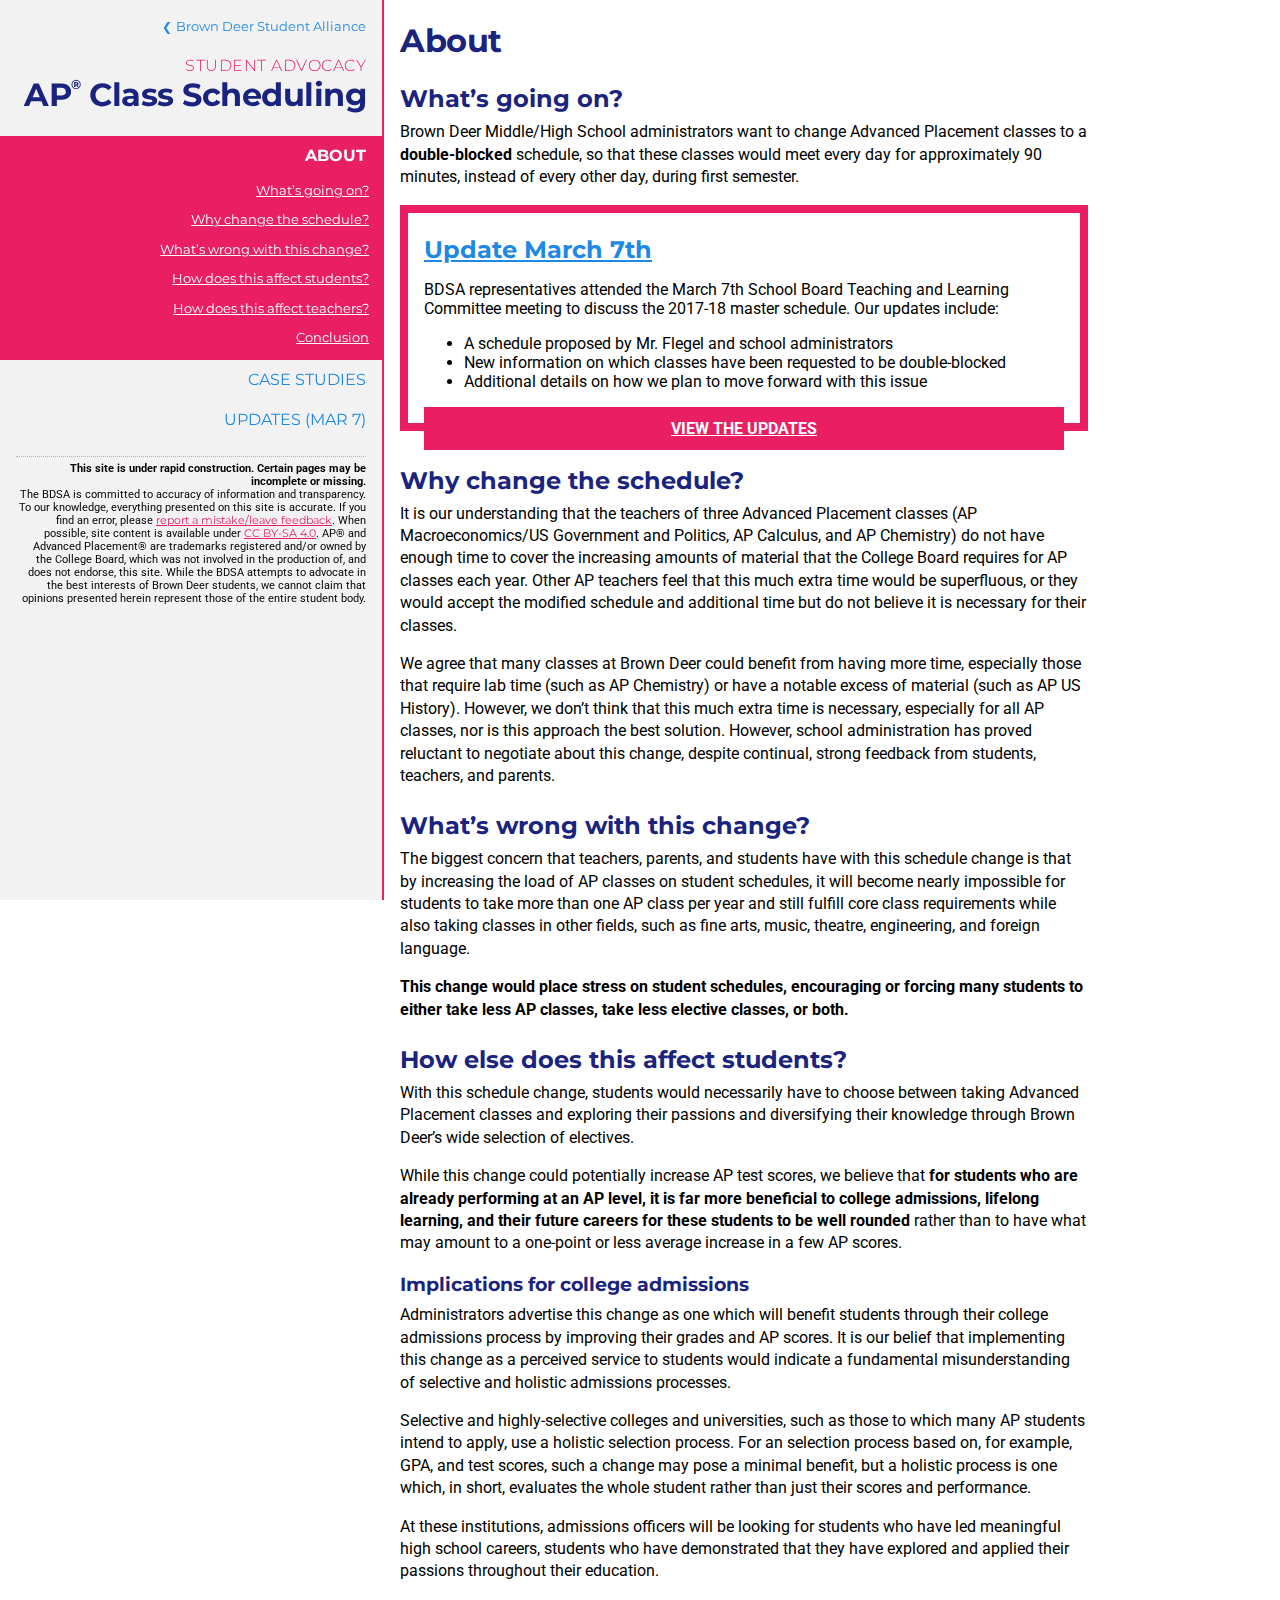
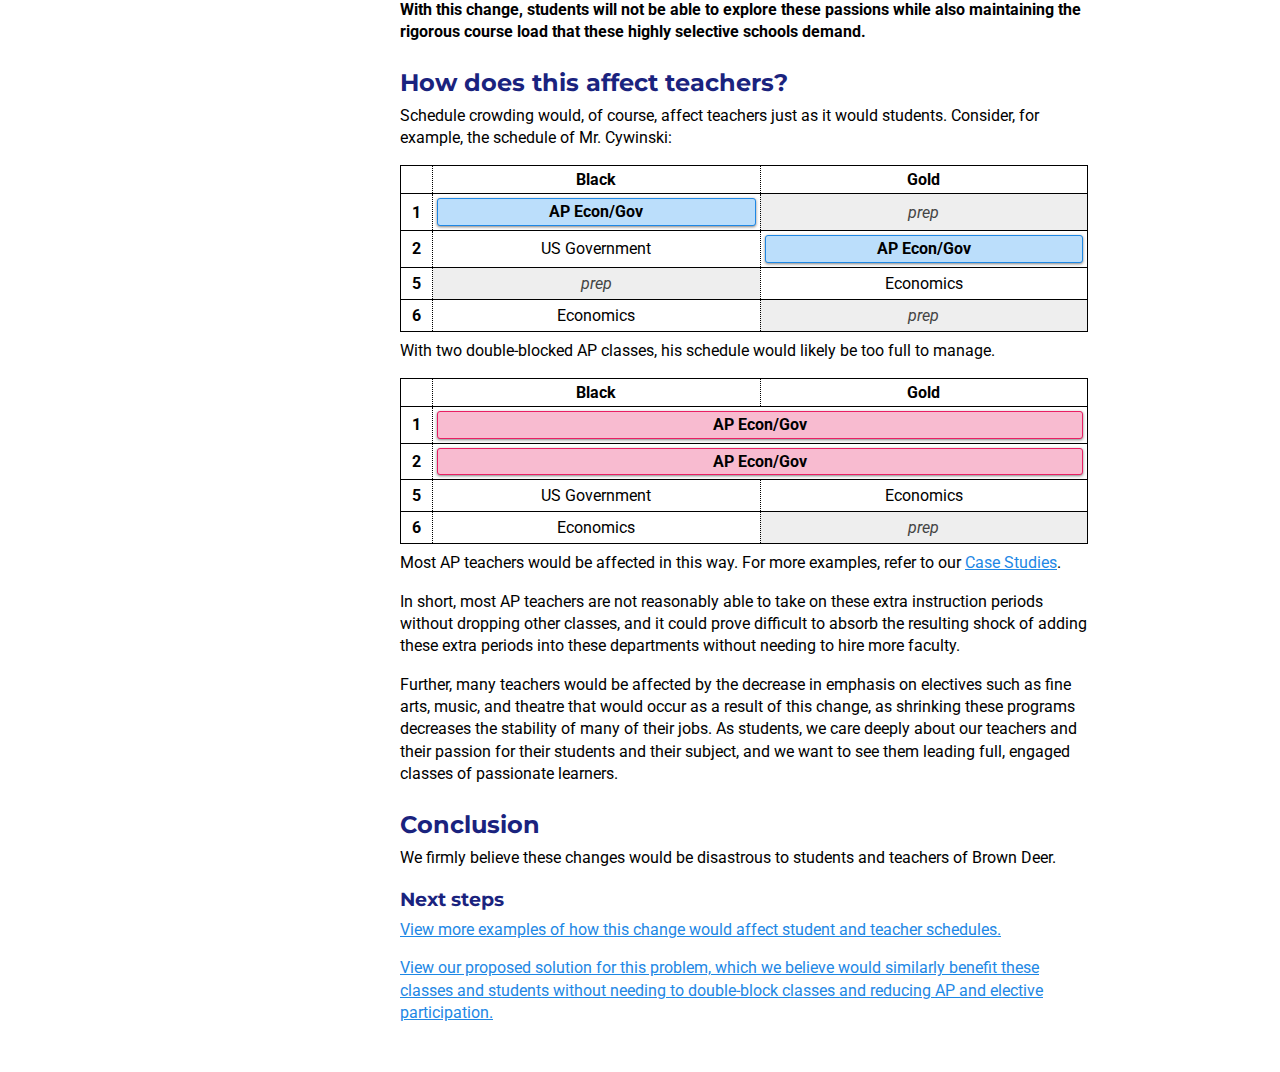
==== commit e3f09134: "add updates page" ====
--- a/ap/index.html
+++ b/ap/index.html
@@ -28,7 +28,8 @@
         <a href="#conclusion">Conclusion</a>
       </div>
       <a href="/ap/examples.html"><li>Case Studies</li></a>
-      <a href="/ap/solution.html"><li>Our Solution</li></a>
+      <!-- <a href="/ap/solution.html"><li>Our Solution</li></a> -->
+      <a href="/ap/updates-03-07.html"><li>Updates (Mar 7)</li></a>
     </ul>
   </nav>
 
@@ -42,8 +43,20 @@
   <a id="intro"><h2>What’s going on?</h2></a>
   <p>Brown Deer Middle/High School administrators want to change Advanced Placement classes to a <strong>double-blocked</strong> schedule, so that these classes would meet every day for approximately 90 minutes, instead of every other day, during first semester.</p>
 
+  <div class="update">
+    <h2><a href="/ap/updates-03-07.html">Update March 7th</a></h2>
+    <p>BDSA representatives attended the March 7th School Board Teaching and Learning Committee meeting to discuss the 2017-18 master schedule. Our updates include:
+    <ul>
+      <li>A schedule proposed by Mr. Flegel and school administrators</li>
+      <li>New information on which classes have been requested to be double-blocked</li>
+      <li>Additional details on how we plan to move forward with this issue</li>
+    </ul>
+    </p>
+    <a href="/ap/updates-03-07.html" class="button">View the updates</a>
+  </div>
+
   <a id="why"><h2>Why change the schedule?</h2></a>
-  <p>It is our understanding that three Advanced Placement teachers, Mr. Cywinski, Mr. Cibik, and Mr. Droessler, have expressed concerns that their classes (respectively AP Macroeconomics/US Government and Politics, AP United States History, and AP Chemistry) do not have enough time<sup><a onclick="source('/ap/source/2017-02-16-jtaylor-e78f6020.txt')">[source]</a></sup> to cover the increasing amounts of material that the College Board requires for AP classes each year. Other AP teachers feel that this much extra time would be superfluous, or they would accept the modified schedule and additional time but do not believe it is necessary for their classes.</p>
+  <p>It is our understanding that the teachers of three Advanced Placement classes (AP Macroeconomics/US Government and Politics, AP Calculus, and AP Chemistry) do not have enough time to cover the increasing amounts of material that the College Board requires for AP classes each year. Other AP teachers feel that this much extra time would be superfluous, or they would accept the modified schedule and additional time but do not believe it is necessary for their classes.</p>
   <p>We agree that many classes at Brown Deer could benefit from having more time, especially those that require lab time (such as AP Chemistry) or have a notable excess of material (such as AP US History). However, we don’t think that this much extra time is necessary, especially for all AP classes, nor is this approach the best solution. However, school administration has proved reluctant to negotiate about this change, despite continual, strong feedback from students, teachers, and parents.</p>
 
   <a id="issues"><h2>What’s wrong with this change?</h2></a>
--- a/ap/main.css
+++ b/ap/main.css
@@ -155,6 +155,27 @@
 }
 #container > p {
   line-height: 1.4;
+}
+
+.update {
+  border: 8px solid #E91E63;
+  padding: 1em;
+}
+.update h2 {
+  margin-top: 0.25em;
+}
+.button {
+  background: #E91E63;
+  color: white;
+  display: inline-block;
+  margin: 0;
+  padding: 0.75em;
+  float: left;
+  margin-bottom: 1em;
+  width: 100%;
+  text-align: center;
+  font-weight: 700;
+  text-transform: uppercase;
 }
 
 /* mobile/small screen layout, starting point for print */
@@ -251,4 +272,22 @@
 .schedule .-ap.-is-double-blocked div {
   background-color: #F8BBD0;
   border: 1px solid #E91E63;
+}
+
+/* semester controls */
+._semester-1-active ._s2 {
+  display: none;
+}
+._semester-2-active ._s1 {
+  display: none;
+}
+._s1-trigger, ._s2-trigger {
+  cursor: pointer;
+  text-decoration: underline;
+}
+._semester-1-active ._s1-trigger,
+._semester-2-active ._s2-trigger {
+  cursor: default;
+  text-decoration: none;
+  color: black;
 }